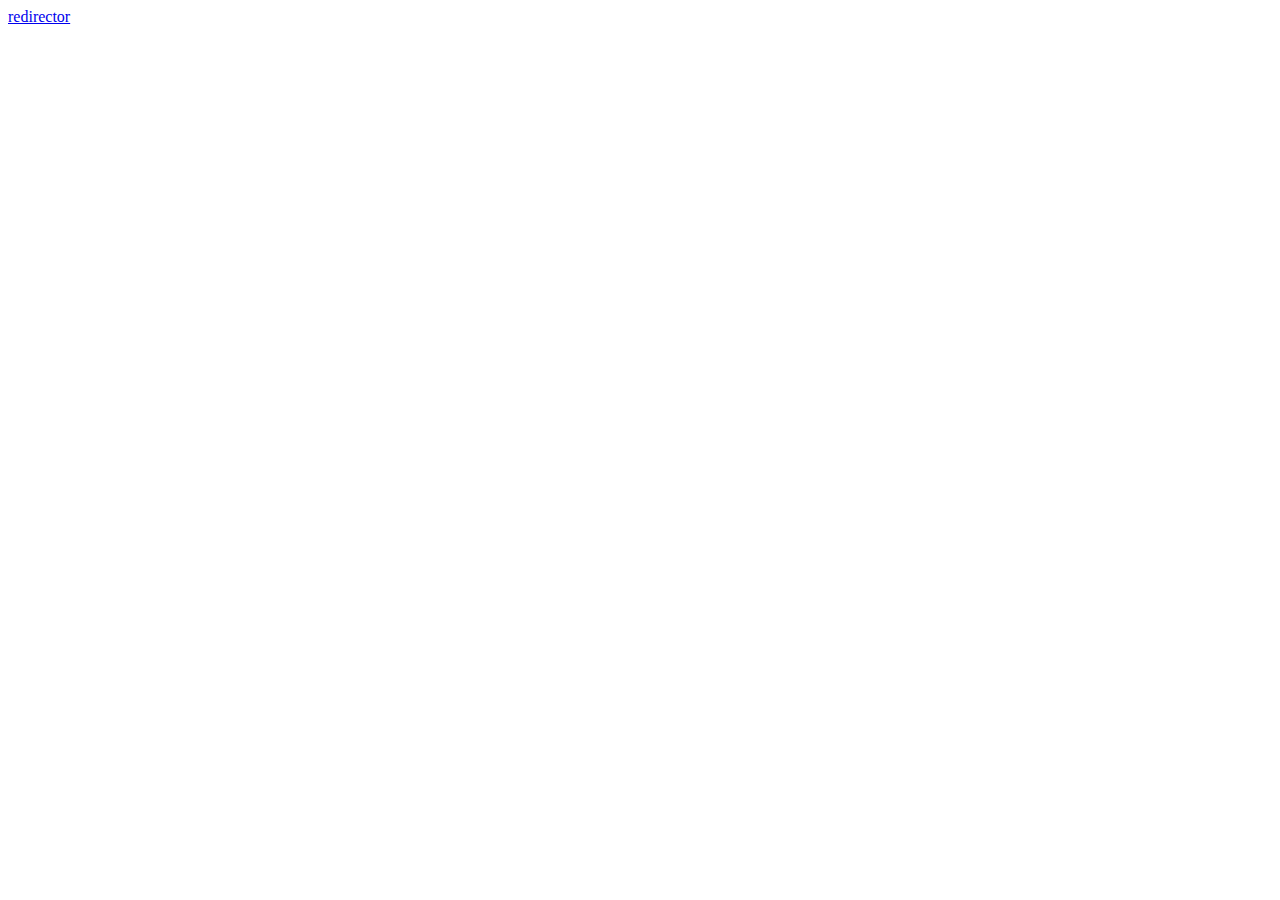
==== index.html @ 37b0f281 "mi primer commit" ====
<!DOCTYPE html>
<html lang="en">
<head>
    <meta charset="UTF-8">
    <meta name="viewport" content="width=device-width, initial-scale=1.0">
    <title>Document</title>
</head>
<body>
    <a href="./html/login.html">
        redirector
    </a>
</body>
</html>
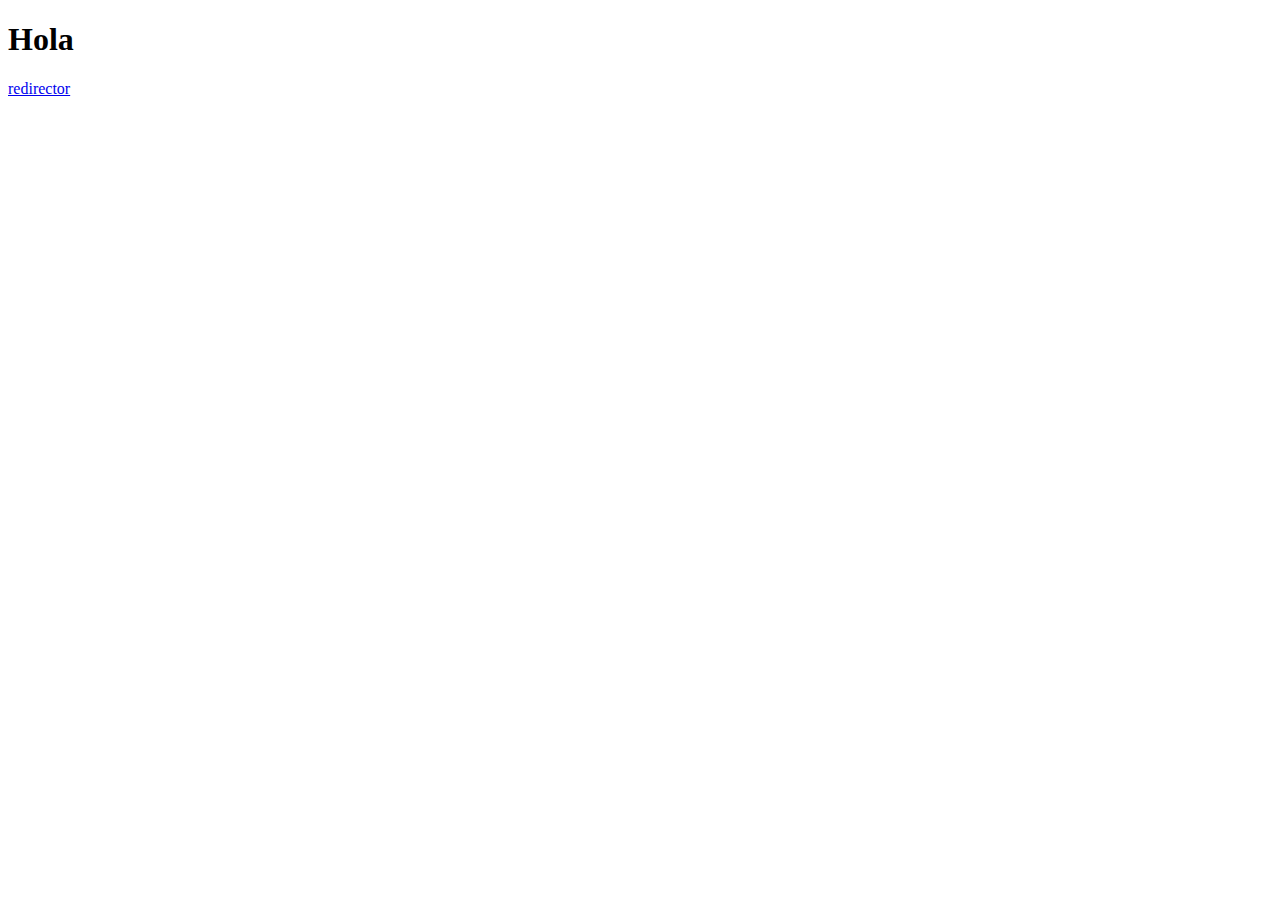
==== commit b7522865: "segundo commit" ====
--- a/index.html
+++ b/index.html
@@ -3,9 +3,11 @@
 <head>
     <meta charset="UTF-8">
     <meta name="viewport" content="width=device-width, initial-scale=1.0">
+    <link rel="stylesheet" href="css/index.css">
     <title>Document</title>
 </head>
 <body>
+    <h1>Hola</h1>
     <a href="./html/login.html">
         redirector
     </a>
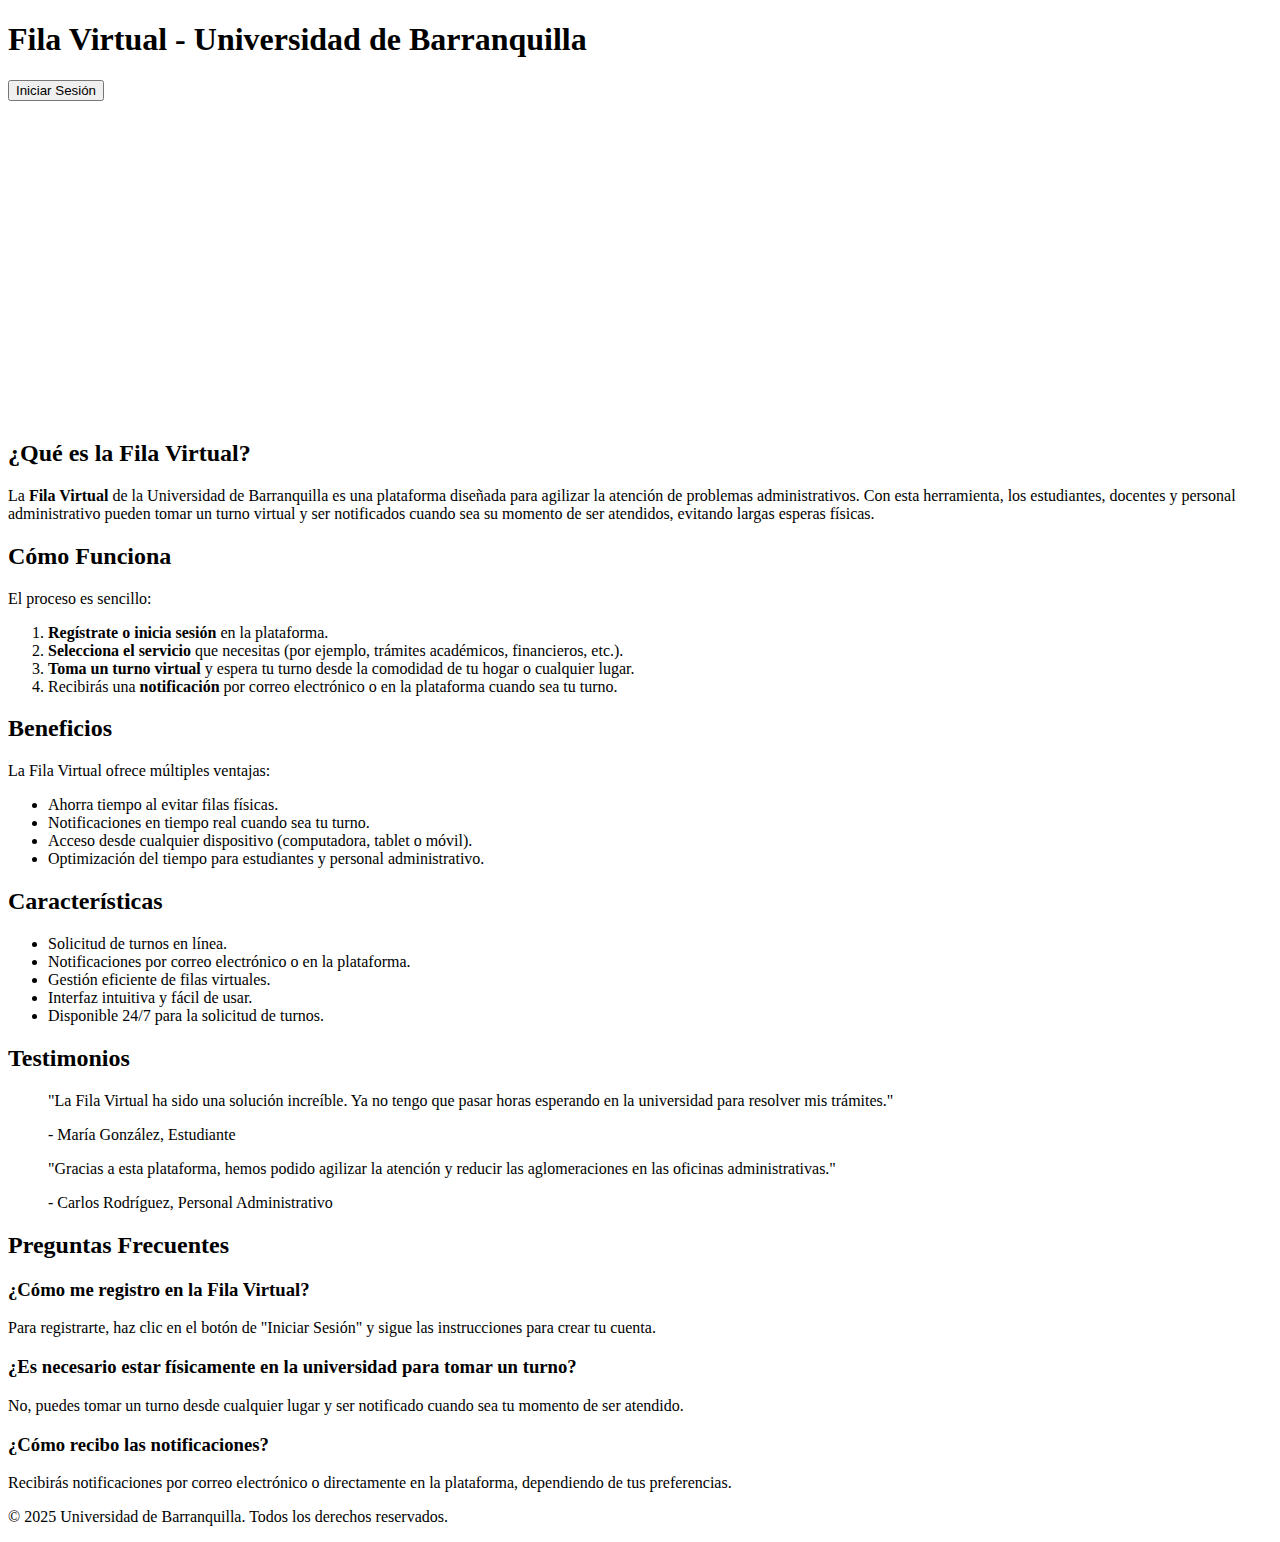
==== commit 0bff3b3b: "cambio en el index" ====
--- a/index.html
+++ b/index.html
@@ -1,15 +1,87 @@
 <!DOCTYPE html>
 <html lang="en">
+
 <head>
     <meta charset="UTF-8">
     <meta name="viewport" content="width=device-width, initial-scale=1.0">
-    <link rel="stylesheet" href="css/index.css">
-    <title>Document</title>
+    <title>Fila Virtual - Universidad de Barranquilla</title>
+    <link rel="stylesheet" href="./css/index.css">
 </head>
+
 <body>
-    <h1>Hola</h1>
-    <a href="./html/login.html">
-        redirector
-    </a>
+    <header>
+        <h1>Fila Virtual - Universidad de Barranquilla</h1>
+        <button onclick="Redirecionar()">Iniciar Sesión</button>
+    </header>
+    <main>
+        <!-- Video explicativo (opcional) -->
+        <iframe width="560" height="315" src="https://www.youtube.com/embed/6vywp5HplDE?si=fdy7HOsLKtgCbSYy"
+            title="YouTube video player" frameborder="0"
+            allow="accelerometer; autoplay; clipboard-write; encrypted-media; gyroscope; picture-in-picture; web-share"
+            referrerpolicy="strict-origin-when-cross-origin" allowfullscreen>
+        </iframe>
+
+        <div class="informacion">
+            <section>
+                <h2>¿Qué es la Fila Virtual?</h2>
+                <p>La <strong>Fila Virtual</strong> de la Universidad de Barranquilla es una plataforma diseñada para agilizar la atención de problemas administrativos. Con esta herramienta, los estudiantes, docentes y personal administrativo pueden tomar un turno virtual y ser notificados cuando sea su momento de ser atendidos, evitando largas esperas físicas.</p>
+            </section>
+            <section>
+                <h2>Cómo Funciona</h2>
+                <p>El proceso es sencillo:</p>
+                <ol>
+                    <li><strong>Regístrate o inicia sesión</strong> en la plataforma.</li>
+                    <li><strong>Selecciona el servicio</strong> que necesitas (por ejemplo, trámites académicos, financieros, etc.).</li>
+                    <li><strong>Toma un turno virtual</strong> y espera tu turno desde la comodidad de tu hogar o cualquier lugar.</li>
+                    <li>Recibirás una <strong>notificación</strong> por correo electrónico o en la plataforma cuando sea tu turno.</li>
+                </ol>
+            </section>
+            <section>
+                <h2>Beneficios</h2>
+                <p>La Fila Virtual ofrece múltiples ventajas:</p>
+                <ul>
+                    <li>Ahorra tiempo al evitar filas físicas.</li>
+                    <li>Notificaciones en tiempo real cuando sea tu turno.</li>
+                    <li>Acceso desde cualquier dispositivo (computadora, tablet o móvil).</li>
+                    <li>Optimización del tiempo para estudiantes y personal administrativo.</li>
+                </ul>
+            </section>
+            <section>
+                <h2>Características</h2>
+                <ul>
+                    <li>Solicitud de turnos en línea.</li>
+                    <li>Notificaciones por correo electrónico o en la plataforma.</li>
+                    <li>Gestión eficiente de filas virtuales.</li>
+                    <li>Interfaz intuitiva y fácil de usar.</li>
+                    <li>Disponible 24/7 para la solicitud de turnos.</li>
+                </ul>
+            </section>
+            <section>
+                <h2>Testimonios</h2>
+                <blockquote>
+                    <p>"La Fila Virtual ha sido una solución increíble. Ya no tengo que pasar horas esperando en la universidad para resolver mis trámites."</p>
+                    <footer>- María González, Estudiante</footer>
+                </blockquote>
+                <blockquote>
+                    <p>"Gracias a esta plataforma, hemos podido agilizar la atención y reducir las aglomeraciones en las oficinas administrativas."</p>
+                    <footer>- Carlos Rodríguez, Personal Administrativo</footer>
+                </blockquote>
+            </section>
+            <section>
+                <h2>Preguntas Frecuentes</h2>
+                <h3>¿Cómo me registro en la Fila Virtual?</h3>
+                <p>Para registrarte, haz clic en el botón de "Iniciar Sesión" y sigue las instrucciones para crear tu cuenta.</p>
+                <h3>¿Es necesario estar físicamente en la universidad para tomar un turno?</h3>
+                <p>No, puedes tomar un turno desde cualquier lugar y ser notificado cuando sea tu momento de ser atendido.</p>
+                <h3>¿Cómo recibo las notificaciones?</h3>
+                <p>Recibirás notificaciones por correo electrónico o directamente en la plataforma, dependiendo de tus preferencias.</p>
+            </section>
+        </div>
+    </main>
+    <footer>
+        <p>© 2025 Universidad de Barranquilla. Todos los derechos reservados.</p>
+    </footer>
+    <script src="./js/index.js"></script>
 </body>
+
 </html>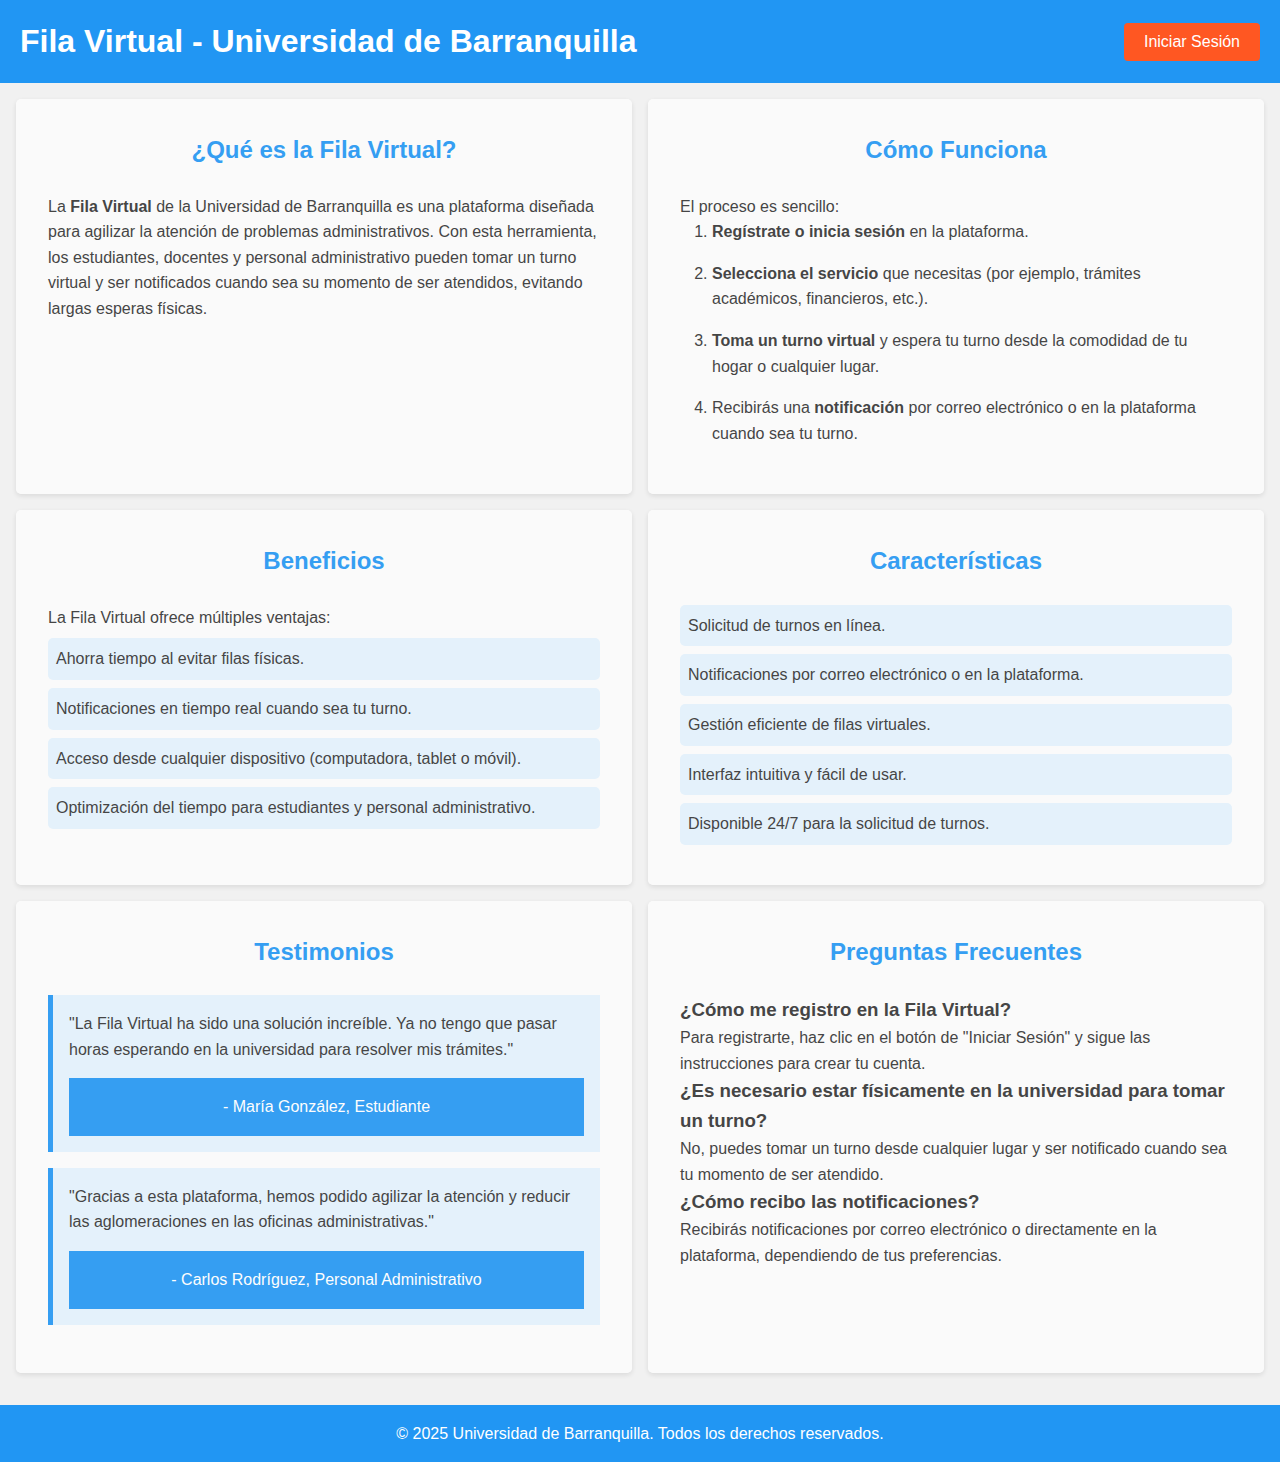
==== commit 773f1df8: "commit casi terminado" ====
--- a/index.html
+++ b/index.html
@@ -14,13 +14,7 @@
         <button onclick="Redirecionar()">Iniciar Sesión</button>
     </header>
     <main>
-        <!-- Video explicativo (opcional) -->
-        <iframe width="560" height="315" src="https://www.youtube.com/embed/6vywp5HplDE?si=fdy7HOsLKtgCbSYy"
-            title="YouTube video player" frameborder="0"
-            allow="accelerometer; autoplay; clipboard-write; encrypted-media; gyroscope; picture-in-picture; web-share"
-            referrerpolicy="strict-origin-when-cross-origin" allowfullscreen>
-        </iframe>
-
+      
         <div class="informacion">
             <section>
                 <h2>¿Qué es la Fila Virtual?</h2>
--- a/css/index.css
+++ b/css/index.css
@@ -0,0 +1,141 @@
+* {
+    margin: 0;
+    padding: 0;
+    box-sizing: border-box;
+  }
+  
+  body {
+    font-family: "Poppins", sans-serif;
+    background-color: #f1f1f1;
+    color: #333;
+    line-height: 1.6;
+  }
+  
+  header {
+    background: #2196F3; /* Azul claro */
+    color: #fff;
+    padding: 1rem 0;
+    text-align: center;
+    display: flex;
+    justify-content: space-between;
+    align-items: center;
+    padding: 1rem 20px;
+  }
+  
+  header h1 {
+    margin: 0;
+  }
+  
+  header button {
+    padding: 10px 20px;
+    border: none;
+    background-color: #FF5722; /* Naranja vibrante */
+    color: white;
+    font-size: 1rem;
+    cursor: pointer;
+    border-radius: 4px;
+    transition: background-color 0.3s ease, transform 0.2s ease; /* Añadimos transform para un efecto más dinámico */
+  }
+  
+  header button:hover {
+    background-color: #E64A19; /* Naranja más oscuro al hacer hover */
+    transform: scale(1.05); /* Efecto de escala para hacerlo más interactivo */
+  }
+
+  main {
+    padding: 1rem;
+  }
+  
+  iframe {
+    display: block;
+    margin: 1rem auto;
+    max-width: 100%;
+  }
+  
+  .informacion {
+    display: flex;
+    flex-wrap: wrap;
+    gap: 1rem;
+  }
+  
+  .informacion section {
+    flex: 1 1 calc(50% - 1rem);
+    background: rgba(255, 255, 255, 0.8); /* Fondo blanco con transparencia */
+    padding: 1rem;
+    border-radius: 5px;
+    box-shadow: 0 2px 5px rgba(0, 0, 0, 0.1); /* Sombra suave */
+    opacity: 0.9; /* Transparencia ligera */
+    transition: opacity 0.3s ease; /* Transición suave al hacer hover */
+  }
+  
+  .informacion section:hover {
+    opacity: 1; /* Sin transparencia al hacer hover */
+  }
+ .informacion section {
+  padding: 2rem; /* Padding general para la sección */
+  max-width: 800px; /* Ancho máximo para mejor lectura */
+  margin: 0 auto; /* Centrar horizontalmente */
+  text-align: left; /* Alinear el texto a la izquierda (puedes cambiarlo a "center" si prefieres) */
+}
+
+.informacion section h2 {
+  text-align: center; /* Centrar el título */
+  margin-bottom: 1.5rem; /* Espacio debajo del título */
+}
+
+.informacion ol {
+  padding-left: 2rem; /* Padding para la lista ordenada */
+}
+
+.informacion section ol li {
+  margin-bottom: 1rem; /* Espacio entre elementos de la lista */
+}
+  .informacion section h2 {
+    margin-top: 0;
+    color: #2196F3; /* Azul claro para los títulos */
+  }
+  
+  .informacion ul {
+    list-style: none;
+    padding: 0;
+  }
+  
+  .informacion ul li {
+    background: #E3F2FD; /* Azul muy claro para los elementos de lista */
+    margin: 0.5rem 0;
+    padding: 0.5rem;
+    border-radius: 5px;
+  }
+  
+  blockquote {
+    background: #E3F2FD; /* Azul muy claro para las citas */
+    padding: 1rem;
+    border-left: 5px solid #2196F3; /* Borde azul claro */
+    margin: 1rem 0;
+  }
+  
+  /* Estilo específico para centrar la sección "Cómo Funciona" */
+  .informacion section.como-funciona {
+    text-align: center; /* Centrar el texto */
+    max-width: 800px; /* Ancho máximo para mejor lectura */
+    margin: 0 auto; /* Centrar horizontalmente */
+    flex: 1 1 100%; /* Ocupar todo el ancho */
+  }
+  
+  footer {
+    background: #2196F3; /* Azul claro */
+    color: #fff;
+    text-align: center;
+    padding: 1rem 0;
+    margin-top: 1rem;
+  }
+  
+  @media (max-width: 768px) {
+    .informacion {
+      flex-direction: column;
+    }
+  
+    .informacion section {
+      flex: 1 1 100%;
+    }
+  }